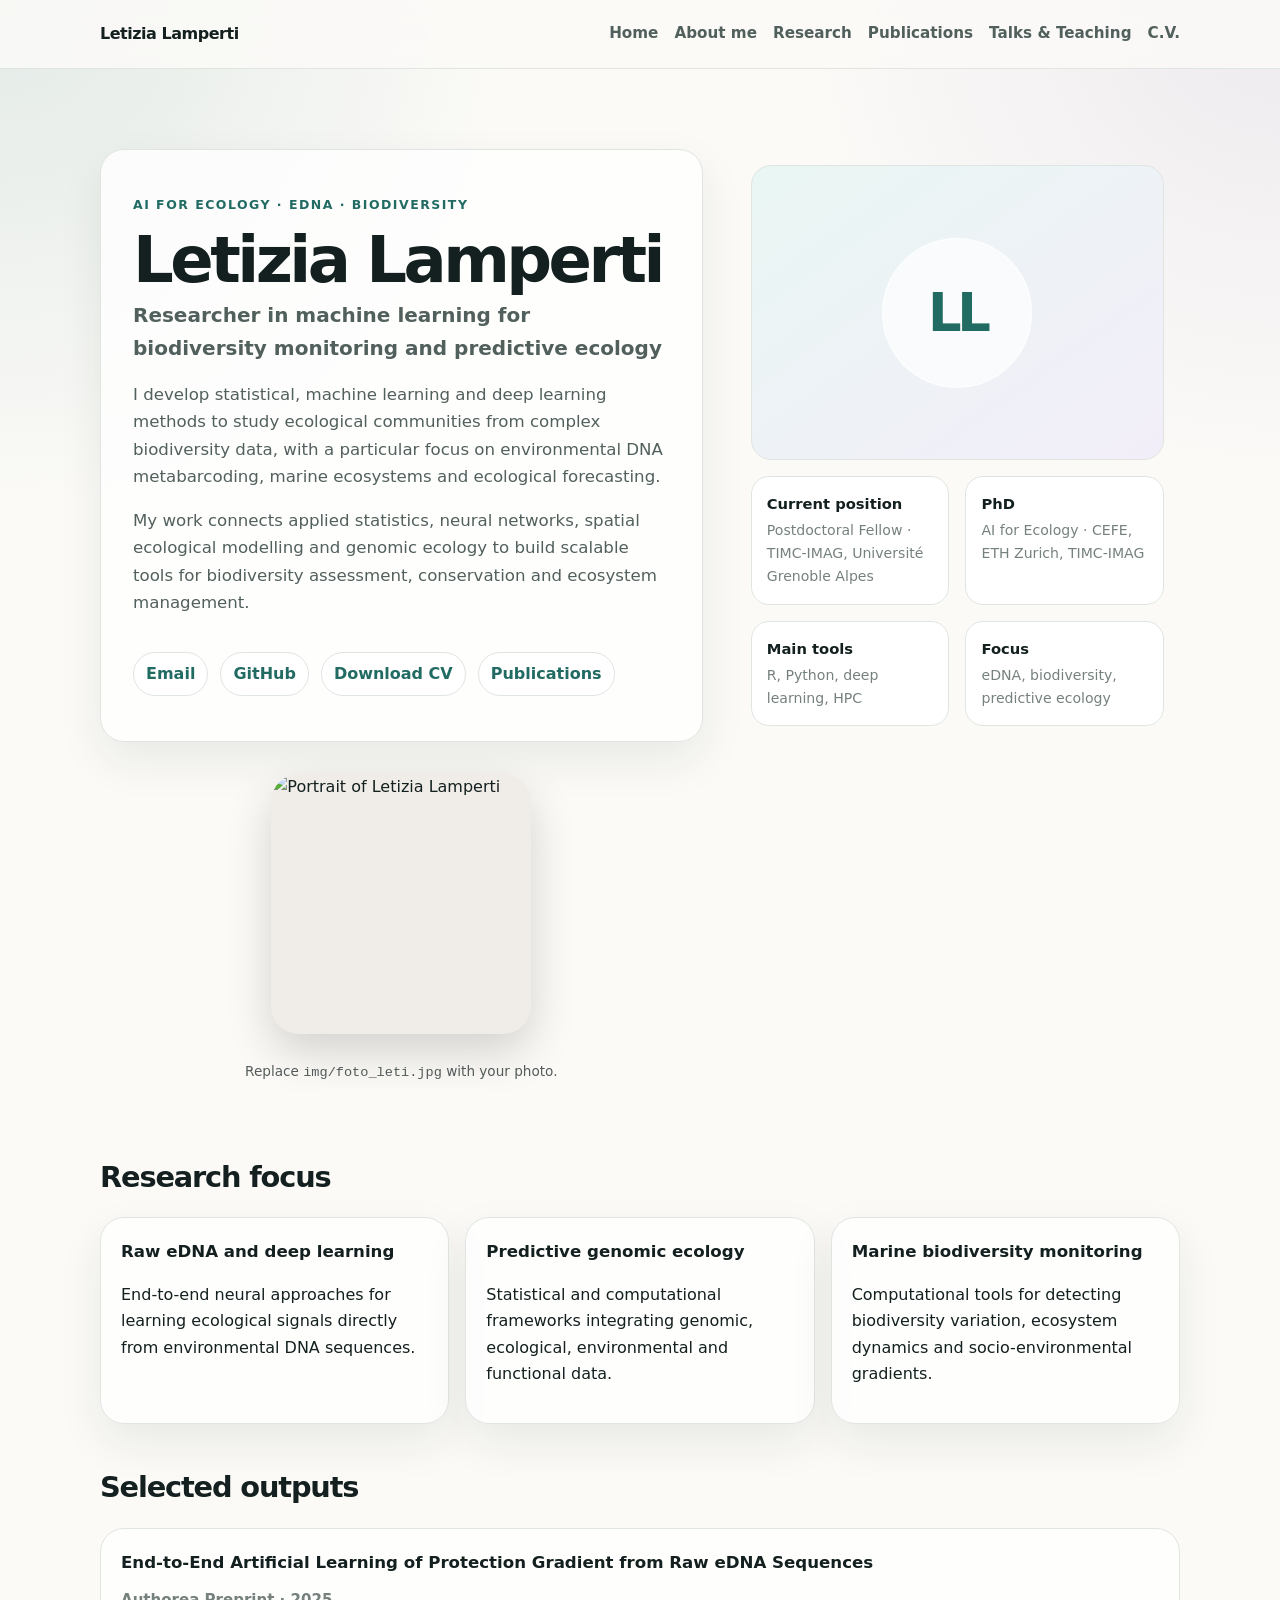
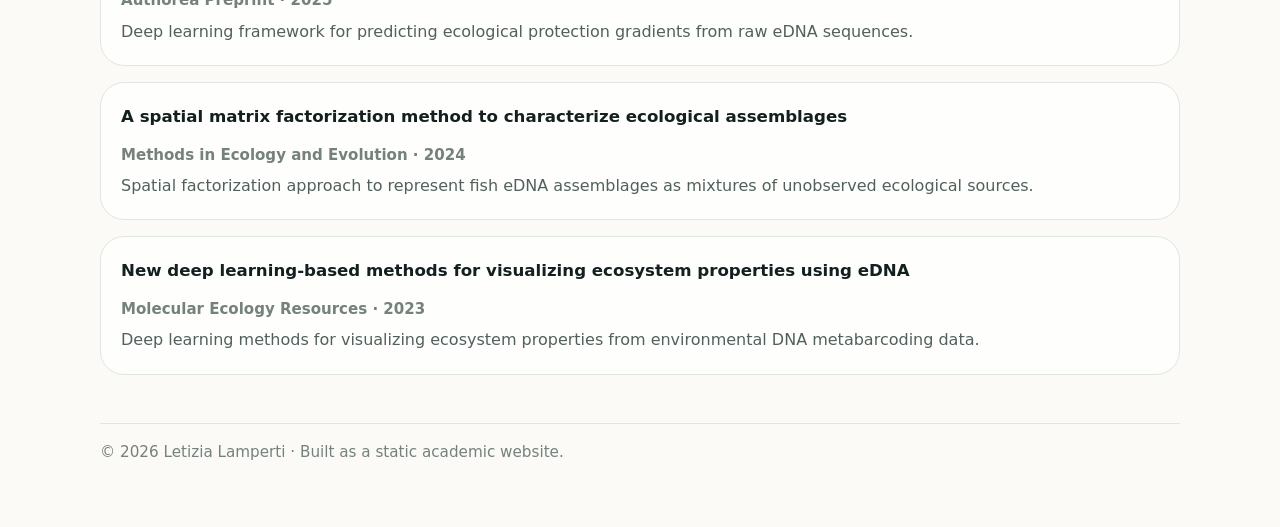
==== index.html @ bfeb7742 "Add files via upload" ====
<!DOCTYPE html>
<html lang="en">
<head>
  <meta charset="UTF-8" />
  <meta name="viewport" content="width=device-width, initial-scale=1.0" />
  <title>Letizia Lamperti</title>
  <meta name="description" content="Letizia Lamperti — Machine learning and deep learning for biodiversity monitoring, eDNA metabarcoding and predictive ecology." />
  <link rel="manifest" href="site.webmanifest" />
  <link rel="stylesheet" href="styles.css" />
</head>
<body>
  <header>
    <div class="wrap nav">
      <a class="brand" href="./">Letizia Lamperti</a>
      <nav class="menu" aria-label="Main navigation">
        <a href="./">Home</a>
        <a href="about/">About me</a>
        <a href="research/">Research</a>
        <a href="publication/">Publications</a>
        <a href="outreach/">Talks & Teaching</a>
        <a href="cv/">C.V.</a>
      </nav>
    </div>
  </header>

  <main class="wrap">
    <section id="home" class="hero">
      <div class="hero-panel">
        <div class="kicker">AI for ecology · eDNA · biodiversity</div>
        <h1>Letizia Lamperti</h1>
        <p class="subtitle">Researcher in machine learning for biodiversity monitoring and predictive ecology</p>
        <p class="lead">
          I develop statistical, machine learning and deep learning methods to study ecological communities from complex biodiversity data, with a particular focus on environmental DNA metabarcoding, marine ecosystems and ecological forecasting.
        </p>
        <p class="lead">
          My work connects applied statistics, neural networks, spatial ecological modelling and genomic ecology to build scalable tools for biodiversity assessment, conservation and ecosystem management.
        </p>
        <ul class="socials">
          <li><a href="mailto:le.lamperti@gmail.com">Email</a></li>
          <li><a href="https://github.com/letizialamperti" target="_blank" rel="noopener noreferrer">GitHub</a></li>
          <li><a href="cv/CV_Lamperti_Letizia.pdf" target="_blank" rel="noopener noreferrer">Download CV</a></li>
          <li><a href="publication/">Publications</a></li>
        </ul>
      </div>

      <aside class="profile-card">
        <div class="portrait" aria-label="Portrait placeholder">
          <div class="initials">LL</div>
        </div>
        <div class="profile-facts">
          <div class="fact"><strong>Current position</strong><span>Postdoctoral Fellow · TIMC-IMAG, Université Grenoble Alpes</span></div>
          <div class="fact"><strong>PhD</strong><span>AI for Ecology · CEFE, ETH Zurich, TIMC-IMAG</span></div>
          <div class="fact"><strong>Main tools</strong><span>R, Python, deep learning, HPC</span></div>
          <div class="fact"><strong>Focus</strong><span>eDNA, biodiversity, predictive ecology</span></div>
        </div>
      </aside>
    
    <div class="portrait-card">
      <img src="img/foto_leti.jpg" alt="Portrait of Letizia Lamperti" class="hero-photo">
      <p class="photo-note">Replace <code>img/foto_leti.jpg</code> with your photo.</p>
    </div>
</section>

    <section>
      <h2>Research focus</h2>
      <div class="grid-3">
        <div class="card">
          <h3>Raw eDNA and deep learning</h3>
          <p>End-to-end neural approaches for learning ecological signals directly from environmental DNA sequences.</p>
        </div>
        <div class="card">
          <h3>Predictive genomic ecology</h3>
          <p>Statistical and computational frameworks integrating genomic, ecological, environmental and functional data.</p>
        </div>
        <div class="card">
          <h3>Marine biodiversity monitoring</h3>
          <p>Computational tools for detecting biodiversity variation, ecosystem dynamics and socio-environmental gradients.</p>
        </div>
      </div>
    </section>

    <section>
      <h2>Selected outputs</h2>
      <div class="pub-grid">
        <article class="pub-card">
          <h3>End-to-End Artificial Learning of Protection Gradient from Raw eDNA Sequences</h3>
          <div class="pub-meta">Authorea Preprint · 2025</div>
          <p>Deep learning framework for predicting ecological protection gradients from raw eDNA sequences.</p>
        </article>
        <article class="pub-card">
          <h3>A spatial matrix factorization method to characterize ecological assemblages</h3>
          <div class="pub-meta">Methods in Ecology and Evolution · 2024</div>
          <p>Spatial factorization approach to represent fish eDNA assemblages as mixtures of unobserved ecological sources.</p>
        </article>
        <article class="pub-card">
          <h3>New deep learning-based methods for visualizing ecosystem properties using eDNA</h3>
          <div class="pub-meta">Molecular Ecology Resources · 2023</div>
          <p>Deep learning methods for visualizing ecosystem properties from environmental DNA metabarcoding data.</p>
        </article>
      </div>
    </section>

    <footer class="footer">© <span id="year"></span> Letizia Lamperti · Built as a static academic website.</footer>
  </main>
  <script src="js/main.js"></script>
</body>
</html>
---- styles.css ----
:root {
  --bg: #fbfaf7;
  --paper: #ffffff;
  --text: #13201f;
  --muted: #52605d;
  --light: #75817d;
  --border: #dfe6e2;
  --accent: #216b63;
  --accent-2: #7b5ea7;
  --accent-soft: #e9f6f3;
  --accent-soft-2: #f2eef9;
  --shadow: 0 18px 45px rgba(19, 32, 31, 0.08);
  --max: 1080px;
}
* { box-sizing: border-box; }
html { scroll-behavior: smooth; }
body {
  margin: 0;
  font-family: Inter, ui-sans-serif, system-ui, -apple-system, BlinkMacSystemFont, "Segoe UI", Roboto, Helvetica, Arial, sans-serif;
  background:
    radial-gradient(circle at top left, rgba(33, 107, 99, 0.11), transparent 32rem),
    radial-gradient(circle at top right, rgba(123, 94, 167, 0.10), transparent 30rem),
    var(--bg);
  color: var(--text);
  line-height: 1.65;
}
a { color: var(--accent); text-decoration: none; }
a:hover { text-decoration: underline; }
.wrap { width: min(calc(100% - 2rem), var(--max)); margin: 0 auto; }
header {
  position: sticky;
  top: 0;
  z-index: 20;
  background: rgba(251, 250, 247, 0.88);
  border-bottom: 1px solid var(--border);
  backdrop-filter: blur(12px);
}
.nav { display:flex; align-items:center; justify-content:space-between; gap:1rem; min-height:68px; }
.brand { font-weight:800; letter-spacing:-0.03em; color:var(--text); }
.menu { display:flex; gap:1rem; flex-wrap:wrap; font-size:0.95rem; }
.menu a { color: var(--muted); font-weight: 600; }
.menu a:hover, .menu a.active { color: var(--accent); text-decoration: none; }
main { padding: 2.5rem 0 4rem; }
.hero {
  display:grid;
  grid-template-columns: 1.15fr 0.85fr;
  gap:2rem;
  align-items:stretch;
  margin-bottom:2.5rem;
}
h1 { margin:0 0 .35rem; font-size:clamp(2.35rem, 5vw, 4.25rem); line-height:1.03; letter-spacing:-0.055em; }
.subtitle { font-size:1.25rem; color:var(--muted); margin:0 0 1rem; font-weight:700; }
.lead { font-size:1.04rem; color:var(--muted); margin:0 0 1rem; }
.kicker { color: var(--accent); text-transform: uppercase; font-size: .78rem; font-weight: 800; letter-spacing: .12em; margin-bottom: .75rem; }
.hero-panel, .card, .pub-card, .project-entry, .link-card {
  border: 1px solid var(--border);
  border-radius: 24px;
  background: rgba(255,255,255,.78);
  box-shadow: var(--shadow);
}
.hero-panel { padding: 2rem; display:flex; flex-direction:column; justify-content:center; }
.socials { display:flex; flex-wrap:wrap; gap:.75rem; padding:0; margin:1.2rem 0 0; list-style:none; }
.socials a, .button-link { display:inline-flex; align-items:center; gap:.35rem; padding:.5rem .75rem; border:1px solid var(--border); border-radius:999px; background:var(--paper); font-weight:700; }
.button-link.primary { background: var(--accent); color: white; border-color: var(--accent); }
.profile-card { padding: 1rem; display:flex; flex-direction:column; gap:1rem; }
.portrait {
  min-height: 295px;
  border-radius: 20px;
  background: linear-gradient(145deg, var(--accent-soft), var(--accent-soft-2));
  display:grid;
  place-items:center;
  border:1px solid var(--border);
  overflow:hidden;
}
.initials {
  width: 150px; height: 150px; border-radius: 50%;
  display:grid; place-items:center;
  background: rgba(255,255,255,.68);
  border:1px solid rgba(255,255,255,.9);
  color: var(--accent); font-size: 3.3rem; font-weight: 900; letter-spacing:-.08em;
}
.profile-facts { display:grid; grid-template-columns:1fr 1fr; gap:1rem; }
.fact { padding:.95rem; border-radius:18px; background:var(--paper); border:1px solid var(--border); }
.fact strong { display:block; font-size:.92rem; }
.fact span { display:block; color:var(--light); font-size:.88rem; margin-top:.15rem; }
section { padding-top:1rem; margin-top:1.5rem; }
section h2 { font-size:1.8rem; margin:0 0 1rem; letter-spacing:-0.04em; }
.page-hero { margin-bottom: 1.2rem; max-width: 820px; }
.page-hero h1 { margin-bottom: .65rem; }
.page-hero p { color: var(--muted); }
.grid-2 { display:grid; grid-template-columns:1fr 1fr; gap:1.25rem; }
.grid-3 { display:grid; grid-template-columns:repeat(3, 1fr); gap:1rem; }
.card, .pub-card, .link-card { padding:1.25rem; }
.card h3, .pub-card h3, .link-card h3 { margin:0 0 .75rem; font-size:1.04rem; }
.entry { padding:1rem 0; border-top:1px solid var(--border); }
.entry:first-of-type { border-top:0; padding-top:0; }
.entry-title { font-weight:800; margin-bottom:.15rem; }
.entry-meta { color:var(--light); font-size:.95rem; margin-bottom:.35rem; }
.entry p, .pub-card p { margin:.35rem 0 0; color:var(--muted); }
.pill-row { display:flex; flex-wrap:wrap; gap:.55rem; margin-top:.85rem; }
.pill { display:inline-block; padding:.34rem .68rem; border-radius:999px; background:var(--accent-soft); border:1px solid #ccebe5; color:#18534d; font-size:.9rem; font-weight:650; }
.pill.alt { background:var(--accent-soft-2); border-color:#e0d5ef; color:#624889; }
.project-list { display:grid; gap:1rem; }
.project-entry { display:grid; grid-template-columns: 14px 1fr; gap:1.1rem; padding:1.25rem; box-shadow:none; }
.project-line { width: 100%; border-radius: 999px; background: linear-gradient(180deg, var(--accent), var(--accent-2)); }
.pub-grid { display:grid; gap:1rem; }
.pub-card { box-shadow:none; }
.pub-meta { color:var(--light); font-size:.94rem; font-weight:650; }
.footer { margin-top:3rem; padding-top:1rem; border-top:1px solid var(--border); color:var(--light); font-size:.95rem; }
.small-note { color:var(--light); font-size:.92rem; }
.cv-grid { display:grid; grid-template-columns: 1fr 1fr; gap:1.25rem; align-items:start; }
.timeline .entry { position:relative; }
.about-copy { max-width: 850px; }
.about-copy p { margin: 0 0 1rem; color: var(--muted); }
.highlight { padding:1rem; border-radius:18px; background:linear-gradient(135deg, var(--accent-soft), transparent); border:1px solid var(--border); }
@media (max-width: 900px) {
  .hero, .grid-2, .grid-3, .cv-grid { grid-template-columns:1fr; }
  .nav { align-items:flex-start; padding:.9rem 0; flex-direction:column; }
  .profile-facts { grid-template-columns:1fr; }
}
@media (max-width: 560px) {
  .menu { gap:.65rem; font-size:.9rem; }
  .hero-panel { padding:1.25rem; }
  .portrait { min-height: 220px; }
}


/* Profile photo support */
.hero-photo {
  width: 260px;
  height: 260px;
  object-fit: cover;
  border-radius: 28px;
  box-shadow: 0 18px 45px rgba(0, 0, 0, 0.16);
  display: block;
  background: #f0ede8;
}

.portrait-card {
  display: flex;
  flex-direction: column;
  align-items: center;
  gap: 0.75rem;
}

.photo-note {
  font-size: 0.85rem;
  opacity: 0.72;
  text-align: center;
}
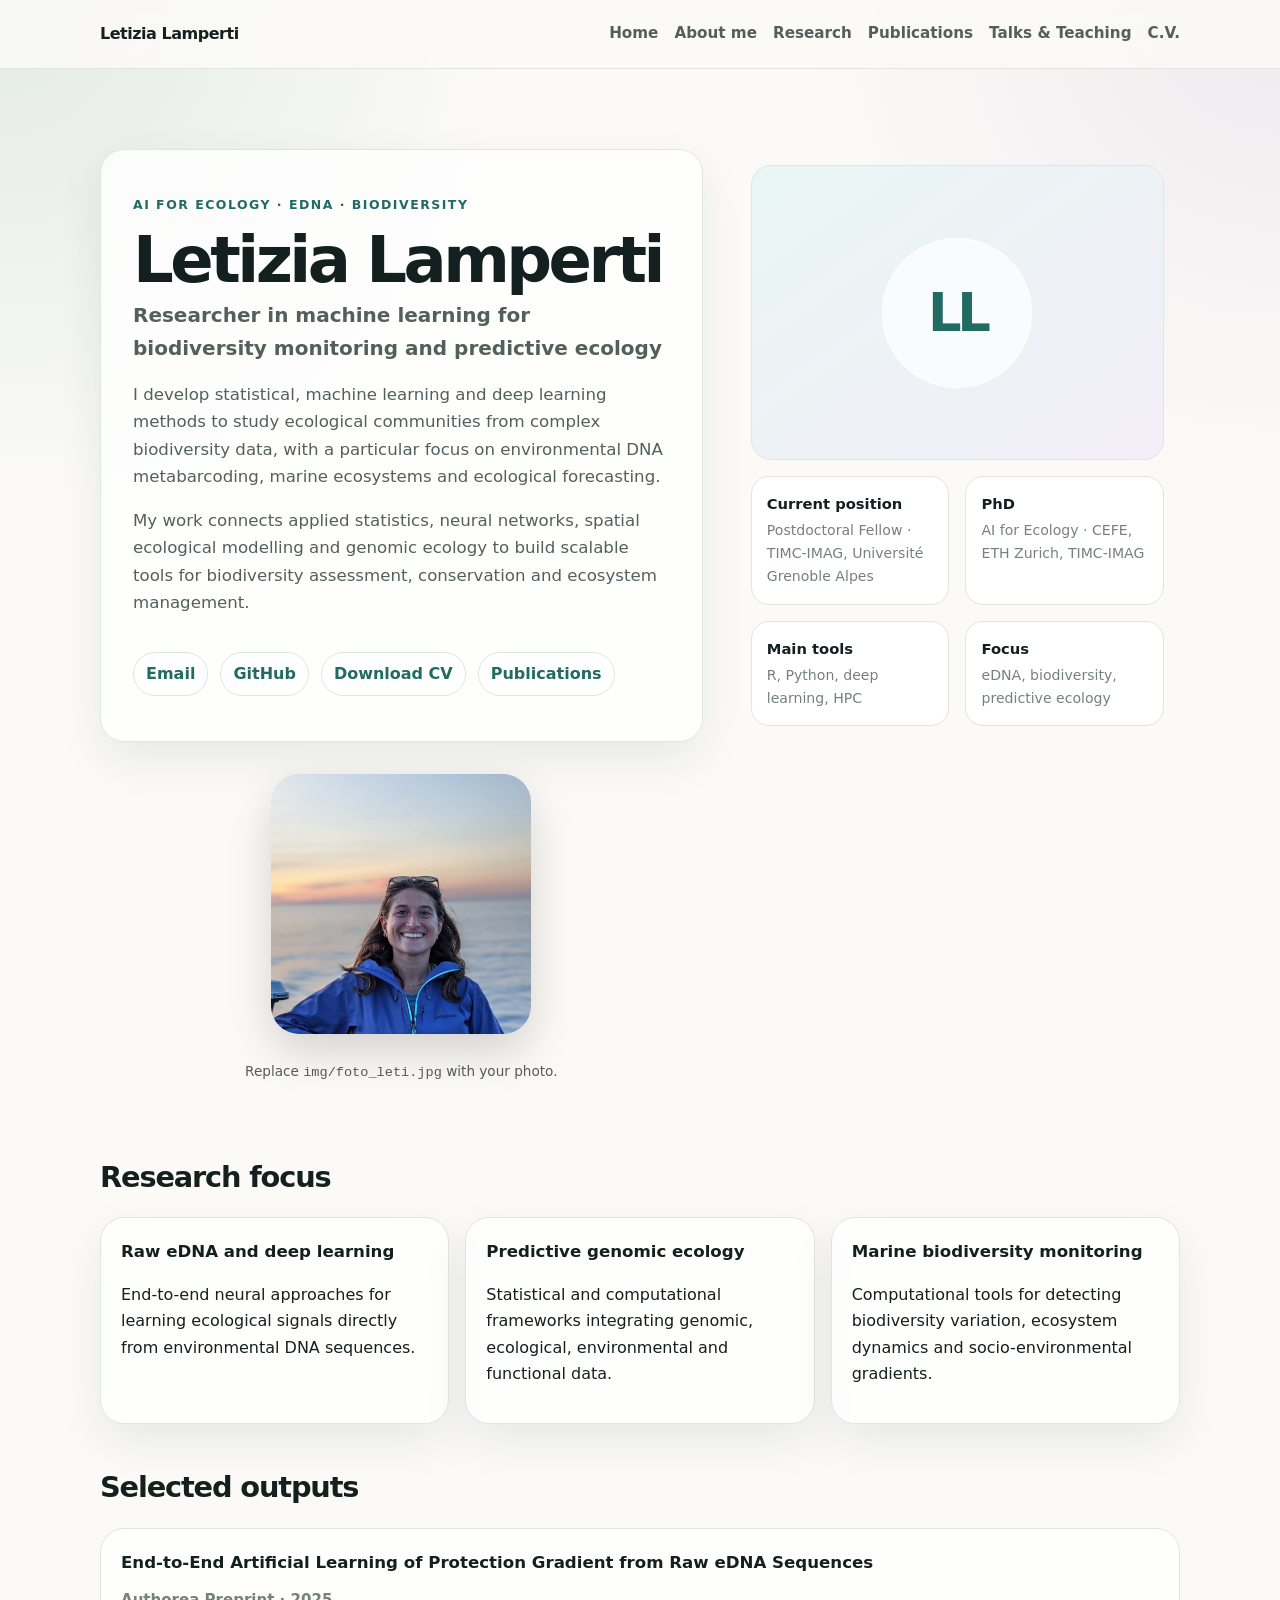
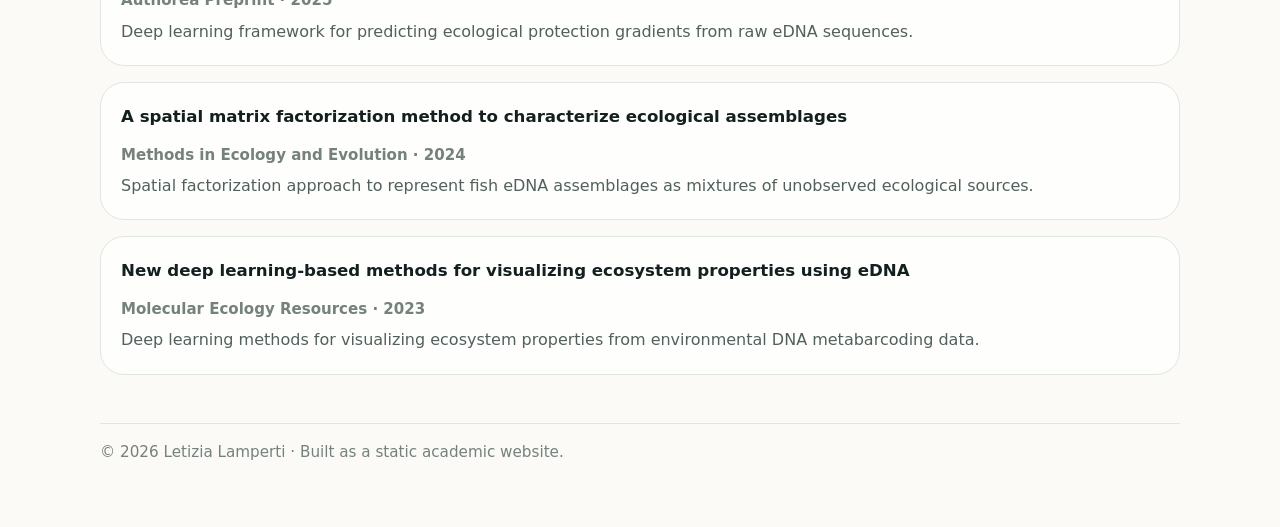
==== commit 710343cc: "Update index.html" ====
--- a/index.html
+++ b/index.html
@@ -56,7 +56,7 @@
       </aside>
     
     <div class="portrait-card">
-      <img src="img/foto_leti.jpg" alt="Portrait of Letizia Lamperti" class="hero-photo">
+      <img src="img/foto_leti.png" alt="Portrait of Letizia Lamperti" class="hero-photo">
       <p class="photo-note">Replace <code>img/foto_leti.jpg</code> with your photo.</p>
     </div>
 </section>
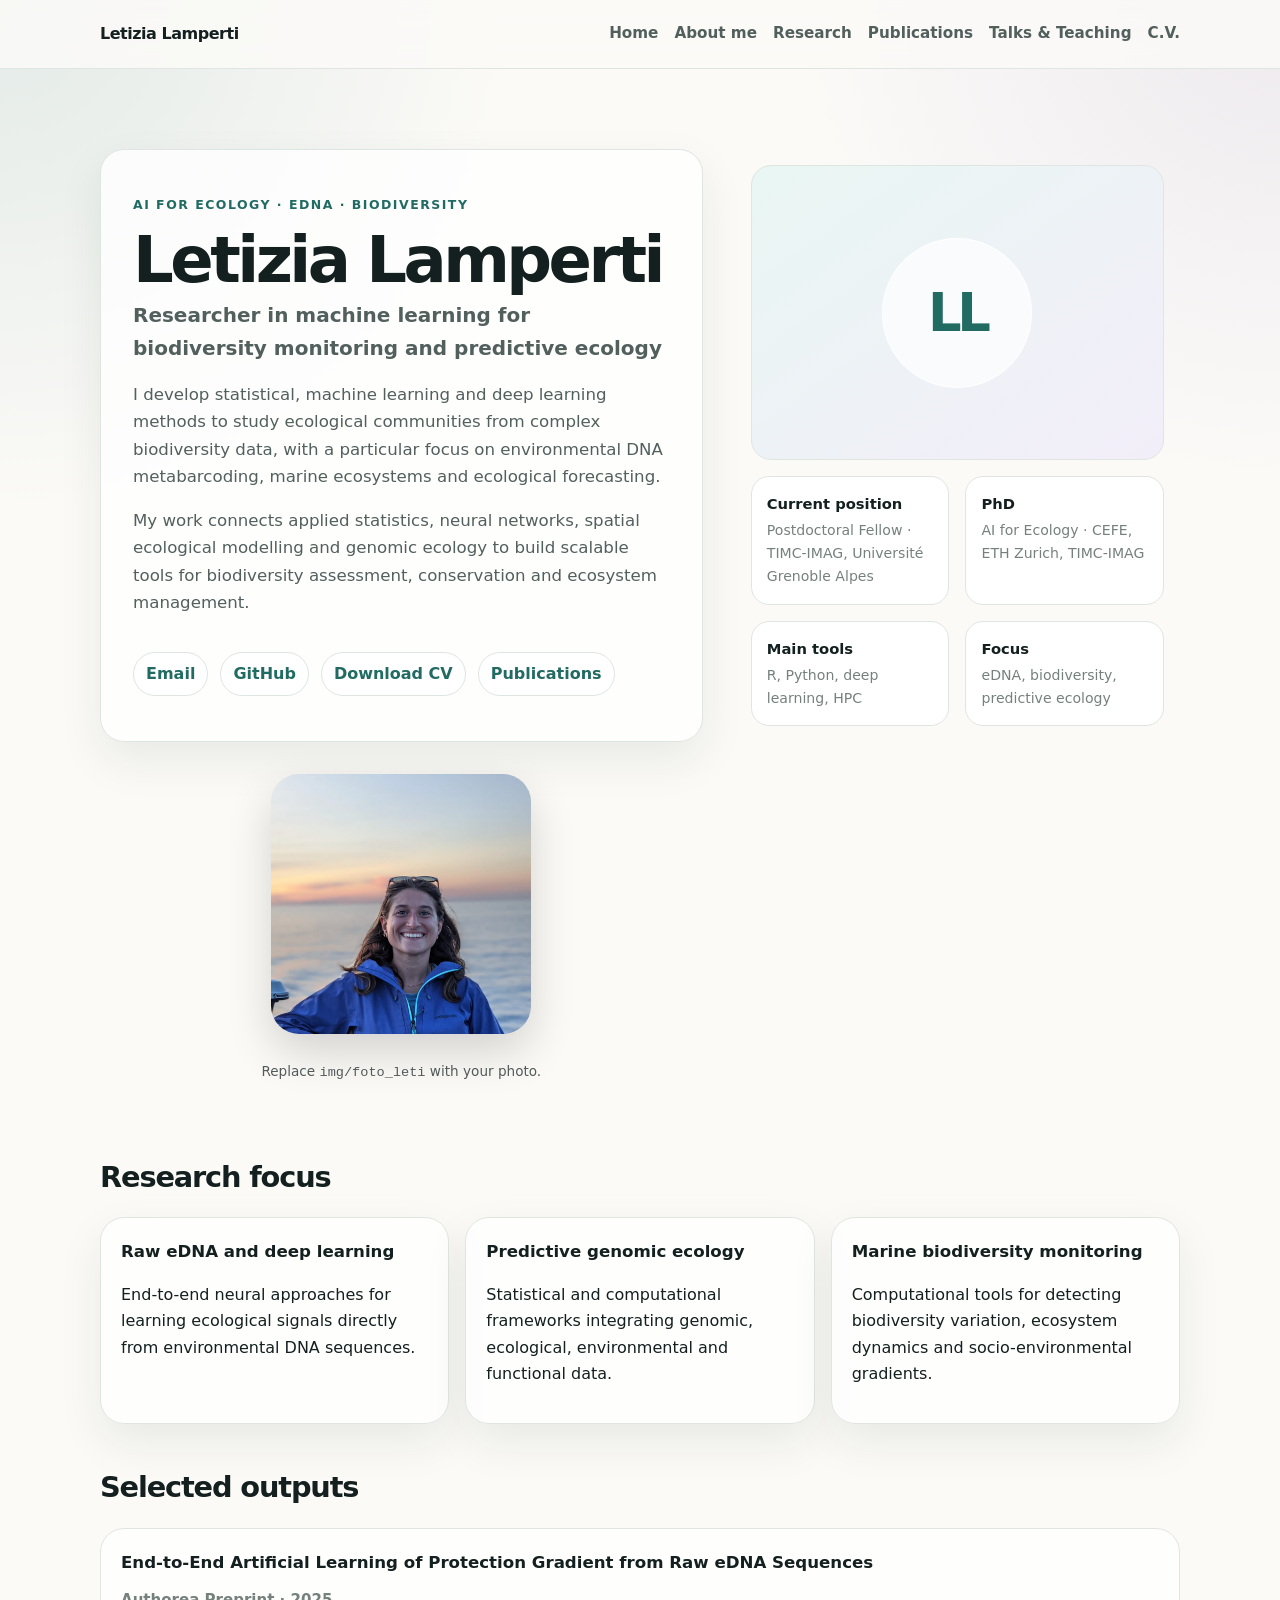
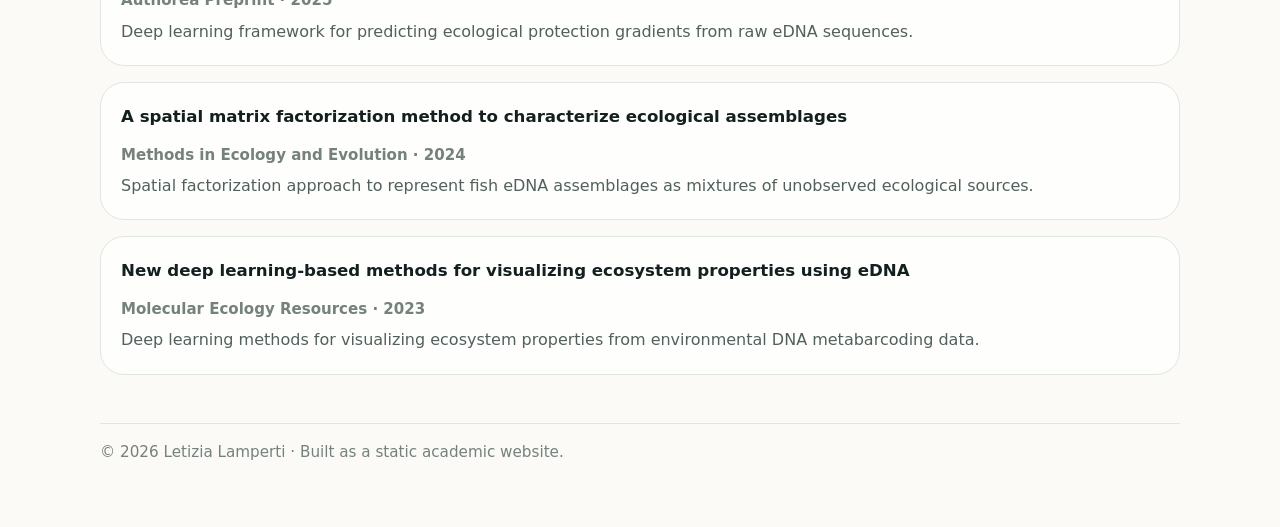
==== commit abe2c6df: "Update index.html" ====
--- a/index.html
+++ b/index.html
@@ -57,7 +57,7 @@
     
     <div class="portrait-card">
       <img src="img/foto_leti.png" alt="Portrait of Letizia Lamperti" class="hero-photo">
-      <p class="photo-note">Replace <code>img/foto_leti.jpg</code> with your photo.</p>
+      <p class="photo-note">Replace <code>img/foto_leti</code> with your photo.</p>
     </div>
 </section>
 
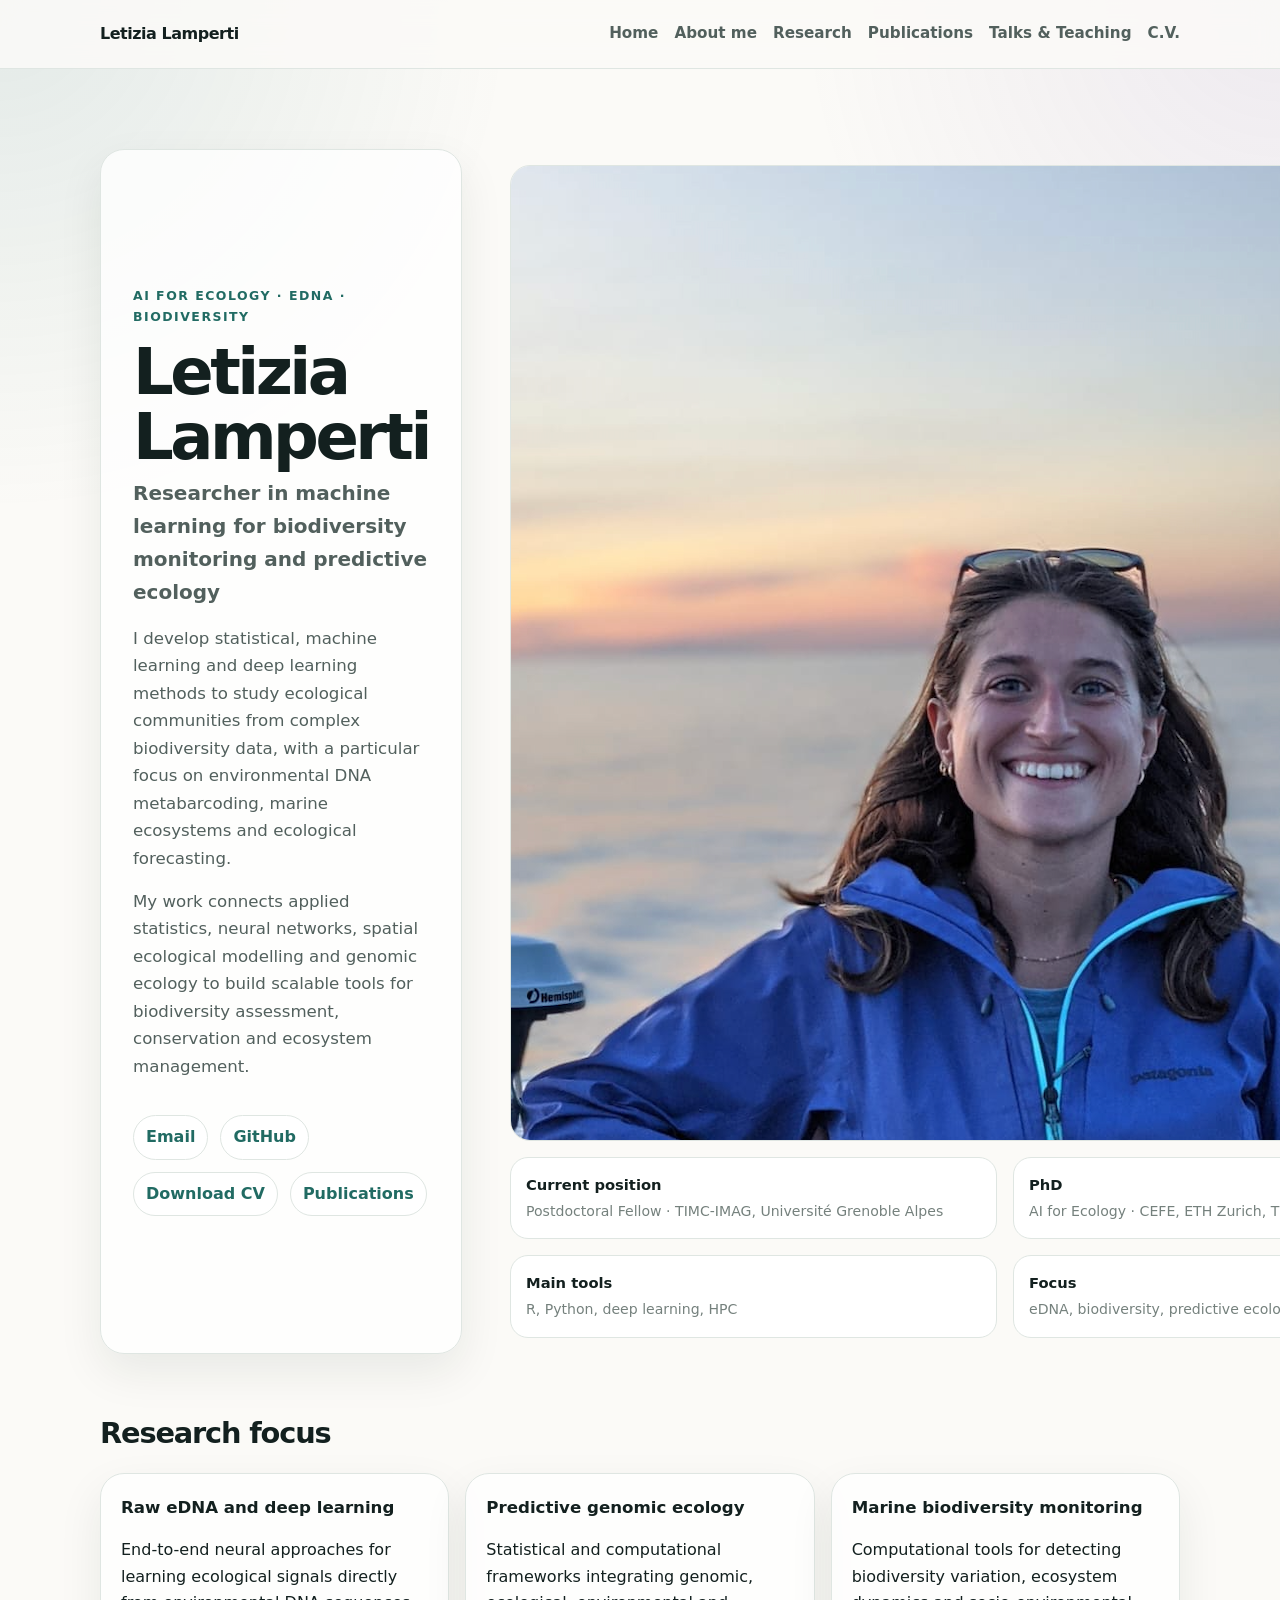
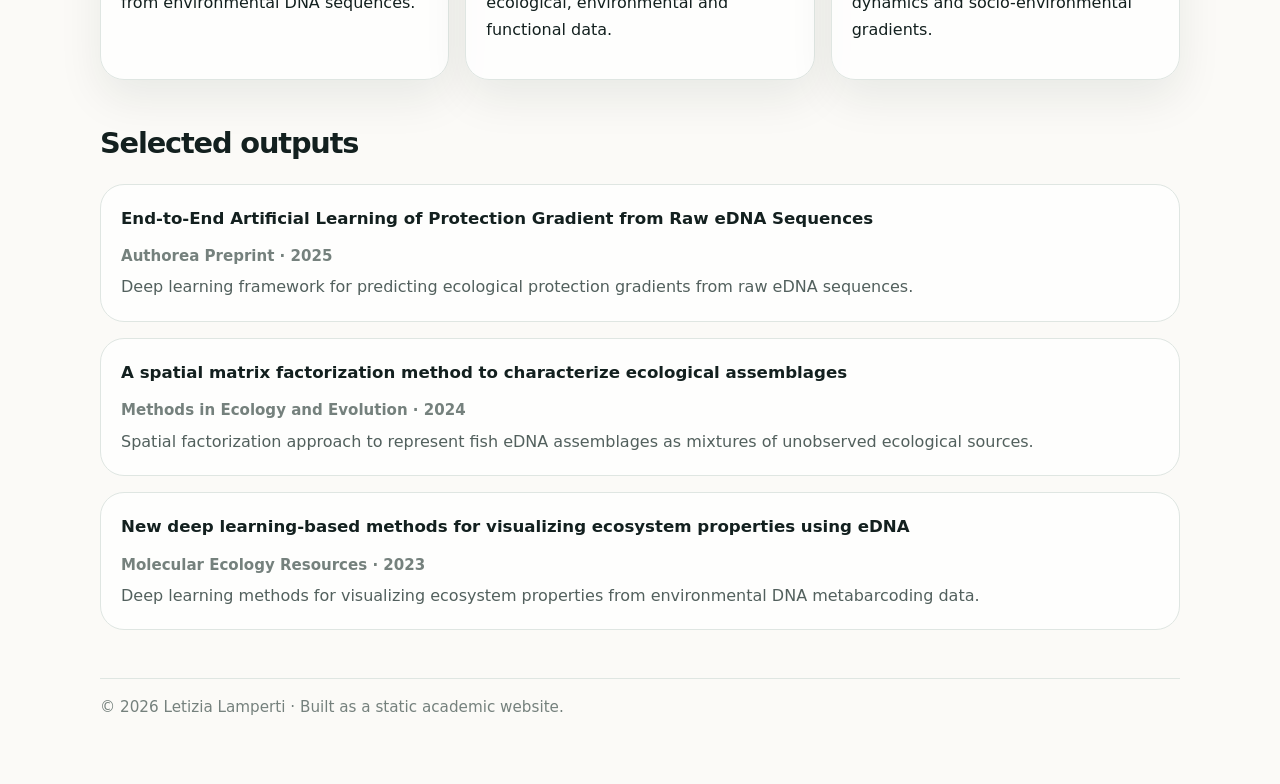
==== commit f0ed01aa: "Update index.html" ====
--- a/index.html
+++ b/index.html
@@ -43,22 +43,18 @@
         </ul>
       </div>
 
-      <aside class="profile-card">
-        <div class="portrait" aria-label="Portrait placeholder">
-          <div class="initials">LL</div>
-        </div>
-        <div class="profile-facts">
-          <div class="fact"><strong>Current position</strong><span>Postdoctoral Fellow · TIMC-IMAG, Université Grenoble Alpes</span></div>
-          <div class="fact"><strong>PhD</strong><span>AI for Ecology · CEFE, ETH Zurich, TIMC-IMAG</span></div>
-          <div class="fact"><strong>Main tools</strong><span>R, Python, deep learning, HPC</span></div>
-          <div class="fact"><strong>Focus</strong><span>eDNA, biodiversity, predictive ecology</span></div>
-        </div>
-      </aside>
-    
-    <div class="portrait-card">
-      <img src="img/foto_leti.png" alt="Portrait of Letizia Lamperti" class="hero-photo">
-      <p class="photo-note">Replace <code>img/foto_leti</code> with your photo.</p>
-    </div>
+     <aside class="profile-card">
+  <div class="portrait">
+    <img src="img/foto_leti.png" alt="Portrait of Letizia Lamperti" class="portrait-img">
+  </div>
+
+  <div class="profile-facts">
+    <div class="fact"><strong>Current position</strong><span>Postdoctoral Fellow · TIMC-IMAG, Université Grenoble Alpes</span></div>
+    <div class="fact"><strong>PhD</strong><span>AI for Ecology · CEFE, ETH Zurich, TIMC-IMAG</span></div>
+    <div class="fact"><strong>Main tools</strong><span>R, Python, deep learning, HPC</span></div>
+    <div class="fact"><strong>Focus</strong><span>eDNA, biodiversity, predictive ecology</span></div>
+  </div>
+</aside>
 </section>
 
     <section>
